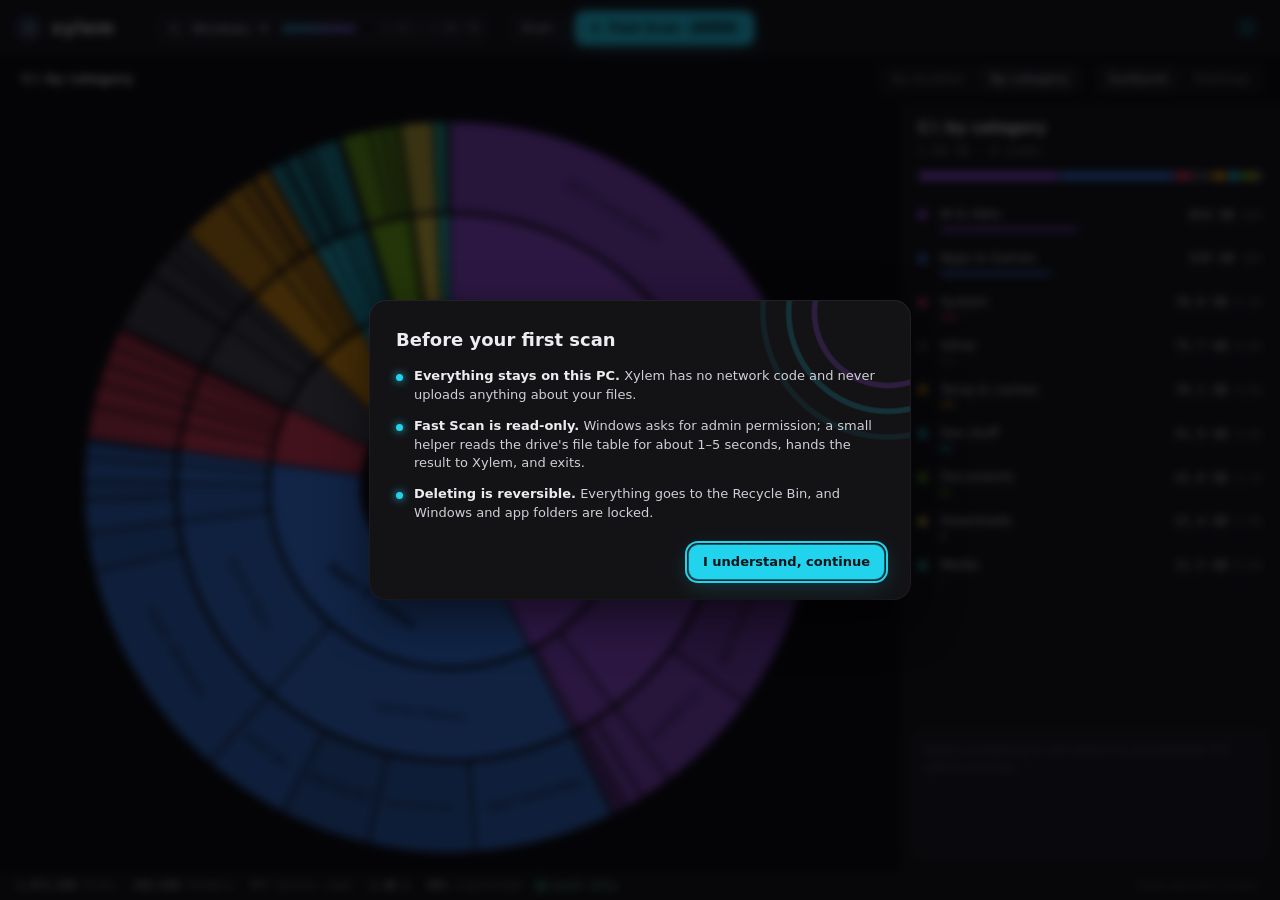
==== xylem-ui-prototype/index.html @ a65959e9 "UI prototype, README rewrite, session 2 records - xylem-ui-prototype/: standalone plant-tissue desig" ====
<!doctype html>
<html lang="en">
<head>
  <meta charset="utf-8">
  <meta name="viewport" content="width=device-width, initial-scale=1">
  <title>Xylem: UI prototype</title>
  <link rel="stylesheet" href="styles.css">
</head>
<body>
  <!-- ============ Header ============ -->
  <header class="header">
    <div class="brand" aria-label="Xylem">
      <!-- Logo: cross-section of a vascular bundle; rings of vessel cells around the pith -->
      <svg class="logo" viewBox="0 0 32 32" aria-hidden="true">
        <circle cx="16" cy="16" r="14.5" fill="none" stroke="var(--c-ai)" stroke-width="1.6" opacity=".55"/>
        <circle cx="16" cy="16" r="10.5" fill="none" stroke="var(--c-dev)" stroke-width="1.6" opacity=".8"/>
        <circle cx="16" cy="16" r="3.4" fill="var(--text)"/>
        <circle cx="16" cy="6.2" r="1.9" fill="var(--c-dev)"/>
        <circle cx="24.5" cy="11" r="1.6" fill="var(--c-media)"/>
        <circle cx="24.5" cy="21" r="1.9" fill="var(--c-temp)"/>
        <circle cx="16" cy="25.8" r="1.6" fill="var(--c-ai)"/>
        <circle cx="7.5" cy="21" r="1.9" fill="var(--c-system)"/>
        <circle cx="7.5" cy="11" r="1.6" fill="var(--c-dev)"/>
      </svg>
      <span class="wordmark">xylem</span>
    </div>

    <label class="drive" title="Drive to scan">
      <span class="sr-only">Drive</span>
      <select id="drive">
        <option value="C">C:&nbsp;&nbsp;Windows</option>
        <option value="D">D:&nbsp;&nbsp;Data</option>
      </select>
      <span class="drive-meter" aria-hidden="true"><i style="width:82%"></i></span>
      <span class="drive-meta num">1.53 / 1.86 TB</span>
    </label>

    <div class="actions">
      <button class="btn ghost" id="scanBtn" type="button">Scan</button>
      <button class="btn primary" id="fastBtn" type="button" title="Reads the drive's Master File Table directly, read-only. Windows asks for admin permission.">
        <svg viewBox="0 0 16 16" aria-hidden="true"><path d="M9 1 3 9h4l-1 6 6-8H8z" fill="currentColor"/></svg>
        Fast Scan <span class="tag">Admin</span>
      </button>
    </div>

    <div class="header-right">
      <button class="icon-btn" id="shieldBtn" type="button" aria-label="Security and privacy" title="Security &amp; privacy">
        <svg viewBox="0 0 24 24" aria-hidden="true"><path d="M12 2.5 4 5.5v6c0 5 3.4 8.9 8 10 4.6-1.1 8-5 8-10v-6z" fill="none" stroke="currentColor" stroke-width="1.6" stroke-linejoin="round"/><path d="m8.5 12 2.4 2.4 4.6-4.8" fill="none" stroke="currentColor" stroke-width="1.8" stroke-linecap="round" stroke-linejoin="round"/></svg>
      </button>
    </div>
  </header>

  <!-- ============ Toolbar ============ -->
  <nav class="toolbar">
    <ol class="crumbs" id="crumbs"></ol>
    <div class="toggles">
      <div class="seg" role="group" aria-label="Group by">
        <button type="button" data-group="location" aria-pressed="false">By location</button>
        <button type="button" data-group="category" aria-pressed="true">By category</button>
      </div>
      <div class="seg" role="group" aria-label="Diagram">
        <button type="button" data-view="sunburst" aria-pressed="true">Sunburst</button>
        <button type="button" data-view="treemap" aria-pressed="false">Treemap</button>
      </div>
    </div>
  </nav>

  <!-- ============ Main ============ -->
  <main class="main">
    <section class="stage" id="stage">
      <div class="vessels" aria-hidden="true"></div>
      <canvas id="dummy-sunburst" aria-label="Disk usage diagram"></canvas>

      <div class="scan-overlay hidden" id="scanOverlay" aria-live="polite">
        <div class="capillary"><i id="sap"></i></div>
        <div class="scan-text">
          <div class="scan-title" id="scanTitle">Drawing up from the roots…</div>
          <div class="scan-sub num" id="scanSub">reading Master File Table · read-only</div>
        </div>
      </div>
    </section>

    <aside class="sidebar">
      <div class="side-head">
        <div class="side-title" id="sideTitle">C:\ by category</div>
        <div class="side-sub num" id="sideSub"></div>
        <div class="tissue" id="tissue" aria-label="Share by category"></div>
      </div>

      <ol class="rank" id="rank"></ol>

      <section class="inspector" id="inspector" aria-live="polite">
        <div class="insp-empty">Select something to see what it is and whether it's safe to remove.</div>
      </section>
    </aside>
  </main>

  <!-- ============ Status bar ============ -->
  <footer class="status num">
    <span><b id="stFiles">1,473,330</b> files</span>
    <span><b>293,930</b> folders</span>
    <span>MFT direct read · <b>1.48 s</b></span>
    <span><b>95%</b> classified</span>
    <span class="local"><i></i>Local only</span>
    <button type="button" class="linkish" id="welcomeLink">Show welcome screen</button>
  </footer>

  <!-- ============ Tooltip ============ -->
  <div class="tip hidden" id="tip" role="tooltip"></div>

  <!-- ============ First-launch consent ============ -->
  <div class="modal hidden" id="consent">
    <div class="dialog" role="dialog" aria-modal="true" aria-labelledby="consentTitle">
      <div class="dialog-art" aria-hidden="true"></div>
      <h2 id="consentTitle">Before your first scan</h2>
      <ul class="points">
        <li><b>Everything stays on this PC.</b> Xylem has no network code and never uploads anything about your files.</li>
        <li><b>Fast Scan is read-only.</b> Windows asks for admin permission; a small helper reads the drive's file table for about 1–5 seconds, hands the result to Xylem, and exits.</li>
        <li><b>Deleting is reversible.</b> Everything goes to the Recycle Bin, and Windows and app folders are locked.</li>
      </ul>
      <div class="dialog-actions">
        <button type="button" class="btn primary" id="consentOk">I understand, continue</button>
      </div>
    </div>
  </div>

  <!-- ============ Security & privacy ============ -->
  <div class="modal hidden" id="shield">
    <div class="dialog" role="dialog" aria-modal="true" aria-labelledby="shieldTitle">
      <h2 id="shieldTitle">Security &amp; privacy</h2>
      <dl class="facts">
        <dt>Offline</dt>
        <dd>Xylem's code makes no network connections. The page is locked by a Content Security Policy that only allows its own files.</dd>
        <dt>Read-only disk access</dt>
        <dd>The drive is opened for reading only. Xylem contains no code that writes to the disk.</dd>
        <dt>Admin, briefly</dt>
        <dd>Only the scan helper runs as admin, after you approve the Windows prompt. It exits when the scan ends, usually in 1–5 seconds.</dd>
        <dt>Safe delete</dt>
        <dd>Everything goes to the Recycle Bin. System and program folders are locked in the app's backend, not just hidden in the UI.</dd>
        <dt>Honest note</dt>
        <dd>The window is drawn by Microsoft WebView2, which can contact Microsoft for its own updates and configuration, like Edge does. Xylem's data never goes there.</dd>
      </dl>
      <div class="dialog-actions">
        <button type="button" class="btn ghost" id="shieldClose">Close</button>
      </div>
    </div>
  </div>

  <script src="app.js"></script>
</body>
</html>
---- xylem-ui-prototype/styles.css ----
/* ==========================================================================
   Xylem — design DNA
   Xylem is the plant tissue that carries water up from the roots to the
   canopy. The app pulls raw file-table data up from the disk and lets it
   open out at the surface: the sunburst is a stem cross-section, the rings
   are growth rings, the centre is the pith.
   ========================================================================== */

:root {
  /* Surfaces */
  --canvas: #09090b;          /* the stage behind the diagram */
  --side: #131316;            /* sidebars and bars */
  --raised: #1b1b20;          /* cards, inputs */
  --line: #26262d;            /* hairlines, used sparingly */
  --hover: rgba(255, 255, 255, 0.05);

  /* Text */
  --text: #ececf1;
  --muted: #8b8b97;
  --faint: #5d5d68;

  /* Category palette (one hue = one meaning, everywhere) */
  --c-dev: #22d3ee;      /* electric cyan   — Dev stuff */
  --c-media: #2dd4bf;    /* soft teal       — Media */
  --c-temp: #f59e0b;     /* warm amber      — Temp & caches */
  --c-ai: #a855f7;       /* neon purple     — AI & data */
  --c-system: #f43f5e;   /* rose red        — System */
  --c-apps: #3b82f6;     /* vascular blue   — Apps & Games */
  --c-docs: #84cc16;     /* chlorophyll     — Documents */
  --c-down: #fde047;     /* pollen          — Downloads */
  --c-cloud: #94a3b8;    /* overcast        — Cloud-synced */
  --c-other: #52525b;    /* bark            — Other */

  /* Accent = the sap: the primary action */
  --sap: #22d3ee;
  --sap-ink: #031418;

  --font: system-ui, "Inter", "Segoe UI Variable Text", "Segoe UI", sans-serif;
  --mono: "Cascadia Mono", "JetBrains Mono", ui-monospace, Consolas, monospace;
  --radius: 10px;
  --shadow: 0 18px 48px rgba(0, 0, 0, 0.55);
  color-scheme: dark;
}

* { box-sizing: border-box; }

html, body {
  margin: 0;
  width: 100vw;
  height: 100vh;
  overflow: hidden;              /* fixed desktop window: nothing scrolls but the list */
  background: var(--canvas);
  color: var(--text);
  font: 13px/1.45 var(--font);
  -webkit-font-smoothing: antialiased;
}

body {
  display: grid;
  grid-template-rows: 56px 46px minmax(0, 1fr) 28px;
}

button, select { font: inherit; color: inherit; }
.num, .num * { font-family: var(--mono); font-variant-numeric: tabular-nums; }
.sr-only { position: absolute; width: 1px; height: 1px; overflow: hidden; clip: rect(0 0 0 0); }
.hidden { display: none !important; }

/* ---------------- Header ---------------- */
.header {
  display: flex;
  align-items: center;
  gap: 18px;
  padding: 0 16px;
  background: var(--side);
  box-shadow: 0 1px 0 var(--canvas);
}

.brand { display: flex; align-items: center; gap: 9px; min-width: 120px; }
.logo { width: 26px; height: 26px; }
.wordmark { font-size: 18px; font-weight: 650; letter-spacing: 0.04em; }

.drive {
  display: grid;
  grid-template-columns: auto 90px auto;
  align-items: center;
  gap: 10px;
  padding: 5px 10px 5px 6px;
  border-radius: 9px;
  background: var(--raised);
}
.drive select {
  border: 0;
  background: transparent;
  padding: 4px 6px;
  outline: none;
  cursor: pointer;
}
.drive select option { background: var(--raised); }
.drive-meter { height: 5px; border-radius: 3px; background: var(--canvas); overflow: hidden; }
.drive-meter i { display: block; height: 100%; background: linear-gradient(90deg, var(--c-dev), var(--c-ai)); }
.drive-meta { color: var(--muted); font-size: 11.5px; }

.actions { display: flex; gap: 8px; }

.btn {
  display: inline-flex;
  align-items: center;
  gap: 7px;
  height: 34px;
  padding: 0 14px;
  border: 0;
  border-radius: 9px;
  cursor: pointer;
  transition: filter 0.15s, background-color 0.15s;
}
.btn svg { width: 14px; height: 14px; }
.btn.ghost { background: var(--raised); }
.btn.ghost:hover { background: #24242b; }
.btn.primary {
  background: var(--sap);
  color: var(--sap-ink);
  font-weight: 650;
  box-shadow: 0 0 0 1px rgba(34, 211, 238, 0.35), 0 6px 22px rgba(34, 211, 238, 0.22);
}
.btn.primary:hover { filter: brightness(1.08); }
.btn .tag {
  font-size: 10px;
  font-weight: 700;
  letter-spacing: 0.06em;
  text-transform: uppercase;
  padding: 1px 6px;
  border-radius: 5px;
  background: rgba(3, 20, 24, 0.18);
}
.btn:focus-visible, .icon-btn:focus-visible, .seg button:focus-visible { outline: 2px solid var(--sap); outline-offset: 2px; }

.header-right { margin-left: auto; display: flex; align-items: center; gap: 8px; }
.icon-btn {
  width: 34px;
  height: 34px;
  display: grid;
  place-items: center;
  border: 0;
  border-radius: 9px;
  background: transparent;
  color: var(--c-dev);
  cursor: pointer;
}
.icon-btn:hover { background: var(--hover); }
.icon-btn svg { width: 20px; height: 20px; }

/* ---------------- Toolbar ---------------- */
.toolbar {
  display: flex;
  align-items: center;
  gap: 16px;
  padding: 0 16px;
  background: var(--canvas);
}

.crumbs { display: flex; align-items: center; gap: 2px; list-style: none; margin: 0; padding: 0; min-width: 0; flex: 1; }
.crumbs li { display: flex; align-items: center; color: var(--muted); white-space: nowrap; }
.crumbs li + li::before { content: "›"; margin: 0 7px; color: var(--faint); }
.crumbs button {
  border: 0;
  background: none;
  padding: 3px 6px;
  border-radius: 6px;
  cursor: pointer;
  color: inherit;
}
.crumbs button:hover { background: var(--hover); color: var(--text); }
.crumbs li:last-child button { color: var(--text); font-weight: 600; }

.toggles { display: flex; gap: 10px; }
.seg { display: flex; gap: 2px; padding: 3px; border-radius: 9px; background: var(--side); }
.seg button {
  border: 0;
  background: transparent;
  padding: 4px 12px;
  border-radius: 7px;
  color: var(--muted);
  cursor: pointer;
}
.seg button:hover { color: var(--text); }
.seg button[aria-pressed="true"] { background: var(--raised); color: var(--text); }

/* ---------------- Stage (diagram) ---------------- */
.main {
  display: grid;
  grid-template-columns: minmax(0, 1fr) 380px;
  min-height: 0;
}

.stage { position: relative; min-width: 0; min-height: 0; overflow: hidden; }

/* Faint xylem vessels: vertical tubes with pits, rising behind the canopy.
   Pure CSS gradients, drawn once; costs nothing while idle. */
.vessels {
  position: absolute;
  inset: 0;
  opacity: 0.55;
  background:
    radial-gradient(circle at 50% 50%, rgba(34, 211, 238, 0.06), transparent 60%),
    repeating-linear-gradient(90deg, transparent 0 46px, rgba(255, 255, 255, 0.022) 46px 48px, transparent 48px 94px),
    repeating-radial-gradient(circle at 47px 0, rgba(255, 255, 255, 0.03) 0 1px, transparent 1px 18px);
  -webkit-mask-image: radial-gradient(ellipse at center, #000 30%, transparent 78%);
  mask-image: radial-gradient(ellipse at center, #000 30%, transparent 78%);
  pointer-events: none;
}

#dummy-sunburst { position: absolute; inset: 0; width: 100%; height: 100%; display: block; }

/* Scan overlay: a capillary filling from the bottom (sap rising) */
.scan-overlay {
  position: absolute;
  inset: 0;
  display: flex;
  align-items: center;
  justify-content: center;
  gap: 22px;
  background: rgba(9, 9, 11, 0.78);
  backdrop-filter: blur(3px);
}
.capillary {
  position: relative;
  width: 14px;
  height: 140px;
  border-radius: 8px;
  background: var(--raised);
  overflow: hidden;
}
.capillary i {
  position: absolute;
  left: 0;
  right: 0;
  bottom: 0;
  height: 0%;
  border-radius: 8px;
  background: linear-gradient(0deg, var(--c-ai), var(--c-dev));
  box-shadow: 0 0 18px rgba(34, 211, 238, 0.6);
}
.scan-title { font-size: 16px; font-weight: 600; }
.scan-sub { color: var(--muted); font-size: 12px; margin-top: 4px; }

/* ---------------- Sidebar ---------------- */
.sidebar {
  display: flex;
  flex-direction: column;
  min-height: 0;
  background: var(--side);
}

.side-head { padding: 16px 18px 12px; }
.side-title { font-size: 15px; font-weight: 650; white-space: nowrap; overflow: hidden; text-overflow: ellipsis; }
.side-sub { color: var(--muted); font-size: 12px; margin-top: 3px; }

/* Stacked "tissue" strip: share of each category, separated by negative space */
.tissue { display: flex; gap: 2px; height: 8px; margin-top: 12px; border-radius: 4px; overflow: hidden; }
.tissue i { display: block; height: 100%; min-width: 2px; }

.rank { list-style: none; margin: 0; padding: 4px 8px; overflow-y: auto; flex: 1; min-height: 0; }
.rank li {
  display: grid;
  grid-template-columns: 10px minmax(0, 1fr) auto;
  align-items: center;
  gap: 4px 12px;
  padding: 9px 10px;
  border-radius: 8px;
  cursor: pointer;
}
.rank li:hover, .rank li.hot { background-color: rgba(255, 255, 255, 0.05); }
.rank li.sel { background-color: rgba(34, 211, 238, 0.08); }
.rank .dot { width: 9px; height: 9px; border-radius: 50%; }
.rank .name { white-space: nowrap; overflow: hidden; text-overflow: ellipsis; }
.rank .size { text-align: right; font-size: 12.5px; }
.rank .bar { grid-column: 2 / 4; height: 3px; border-radius: 2px; background: var(--raised); overflow: hidden; }
.rank .bar i { display: block; height: 100%; border-radius: 2px; }
.rank .pct { color: var(--muted); font-size: 11px; margin-left: 8px; }

/* Inspector: "what is this, and is it safe?" */
.inspector {
  margin: 8px 10px 12px;
  padding: 14px;
  border-radius: var(--radius);
  background: var(--raised);
  min-height: 132px;
}
.insp-empty { color: var(--faint); font-size: 12px; }
.insp-title { display: flex; align-items: center; gap: 8px; font-weight: 650; }
.insp-title .dot { width: 9px; height: 9px; border-radius: 50%; flex: none; }
.insp-kind { color: var(--muted); font-size: 12px; margin: 2px 0 8px 17px; }
.insp-note { font-size: 12.5px; color: #cfcfd8; line-height: 1.5; }
.insp-row { display: flex; align-items: center; justify-content: space-between; margin-top: 12px; gap: 8px; }
.badge { font-size: 10.5px; font-weight: 700; padding: 2px 8px; border-radius: 999px; letter-spacing: 0.02em; }
.badge.green { color: #4ade80; background: rgba(74, 222, 128, 0.12); }
.badge.yellow { color: var(--c-temp); background: rgba(245, 158, 11, 0.12); }
.badge.red { color: var(--c-system); background: rgba(244, 63, 94, 0.12); }
.mini { height: 28px; padding: 0 10px; font-size: 12px; }
.mini.danger { background: rgba(244, 63, 94, 0.14); color: #ff8fa3; }
.mini.danger:hover { background: rgba(244, 63, 94, 0.24); }
.mini[disabled] { opacity: 0.35; cursor: not-allowed; }

/* ---------------- Status bar ---------------- */
.status {
  display: flex;
  align-items: center;
  gap: 18px;
  padding: 0 16px;
  background: var(--side);
  color: var(--muted);
  font-size: 11px;
}
.status b { color: var(--text); font-weight: 500; }
.status .local { display: inline-flex; align-items: center; gap: 6px; color: #9be7b5; }
.status .local i { width: 6px; height: 6px; border-radius: 50%; background: #4ade80; box-shadow: 0 0 8px #4ade80; }
.linkish { margin-left: auto; border: 0; background: none; color: var(--faint); cursor: pointer; font-family: var(--font); font-size: 11px; }
.linkish:hover { color: var(--text); }

/* ---------------- Tooltip ---------------- */
.tip {
  position: fixed;
  z-index: 20;
  pointer-events: none;
  min-width: 200px;
  max-width: 340px;
  padding: 10px 12px;
  border-radius: 10px;
  background: rgba(19, 19, 22, 0.96);
  box-shadow: var(--shadow);
}
.tip .t1 { display: flex; align-items: center; gap: 7px; font-weight: 650; }
.tip .t1 .dot { width: 8px; height: 8px; border-radius: 50%; }
.tip .t2 { color: var(--muted); font-size: 11.5px; margin: 1px 0 6px 15px; }
.tip .row { display: flex; justify-content: space-between; gap: 18px; font-size: 12px; color: var(--muted); }
.tip .row b { color: var(--text); font-weight: 500; }

/* ---------------- Modals ---------------- */
.modal {
  position: fixed;
  inset: 0;
  z-index: 30;
  display: grid;
  place-items: center;
  padding: 16px;
  background: rgba(4, 4, 6, 0.72);
  backdrop-filter: blur(4px);
}
.dialog {
  position: relative;
  width: min(540px, 100%);
  padding: 26px 26px 20px;
  border-radius: 16px;
  background: var(--side);
  box-shadow: var(--shadow), 0 0 0 1px var(--line);
  overflow: hidden;
}
.dialog-art {
  position: absolute;
  inset: -40% -20% auto auto;
  width: 260px;
  height: 260px;
  border-radius: 50%;
  background:
    radial-gradient(circle, transparent 38%, rgba(168, 85, 247, 0.18) 39% 41%, transparent 42%),
    radial-gradient(circle, transparent 52%, rgba(34, 211, 238, 0.16) 53% 55%, transparent 56%),
    radial-gradient(circle, transparent 66%, rgba(34, 211, 238, 0.08) 67% 69%, transparent 70%);
  pointer-events: none;
}
.dialog h2 { margin: 0 0 14px; font-size: 18px; }
.points { margin: 0; padding: 0; list-style: none; display: grid; gap: 12px; }
.points li { padding-left: 18px; position: relative; color: #cfcfd8; }
.points li::before { content: ""; position: absolute; left: 0; top: 7px; width: 7px; height: 7px; border-radius: 50%; background: var(--c-dev); box-shadow: 0 0 8px var(--c-dev); }
.points b { color: var(--text); }
.facts { display: grid; grid-template-columns: 150px 1fr; gap: 10px 16px; margin: 0; }
.facts dt { color: var(--c-dev); font-weight: 600; }
.facts dd { margin: 0; color: #cfcfd8; }
.dialog-actions { display: flex; justify-content: flex-end; margin-top: 22px; }

@media (prefers-reduced-motion: reduce) {
  * { transition: none !important; }
}

@media (max-width: 1100px) {
  .main { grid-template-columns: minmax(0, 1fr) 320px; }
  .drive-meta { display: none; }
}
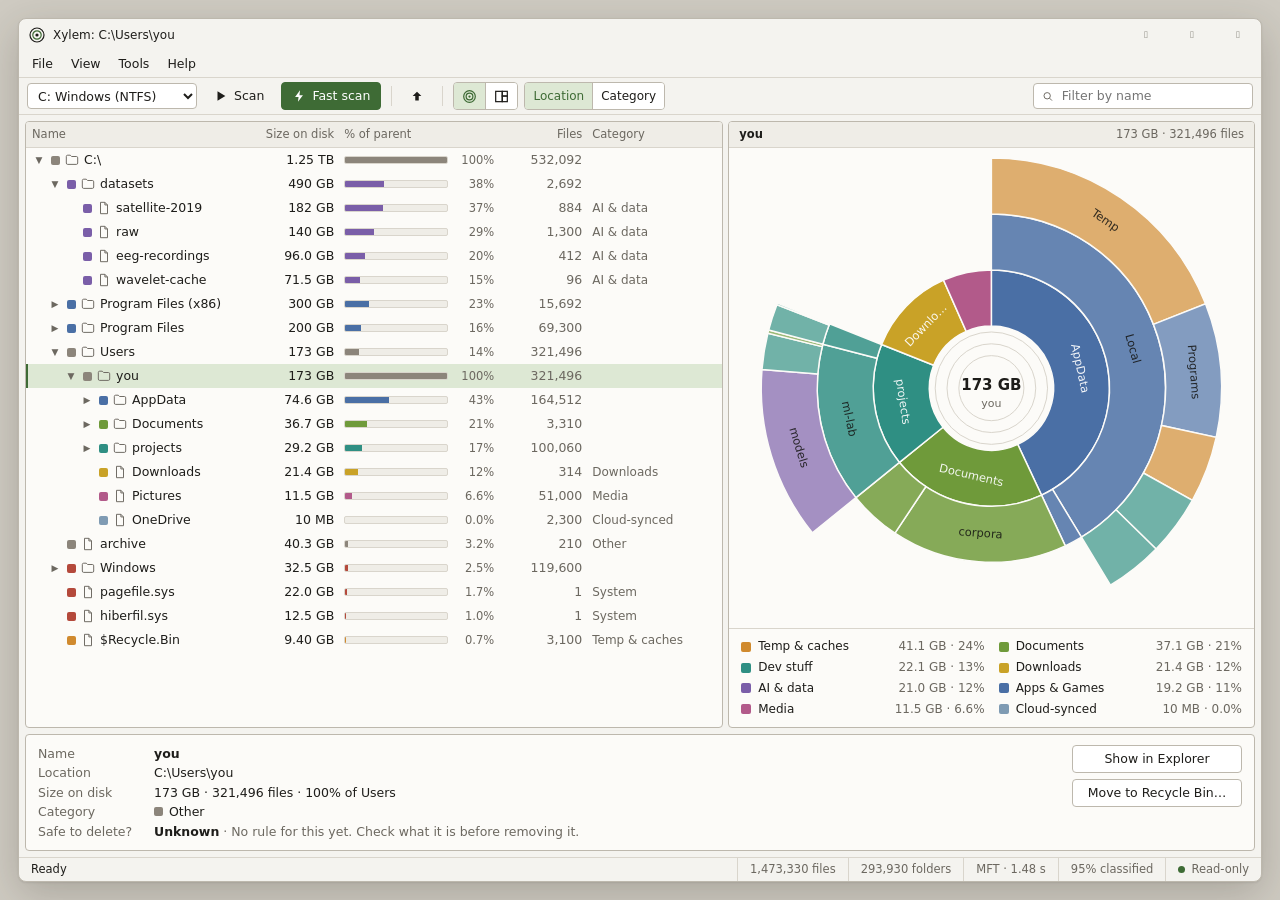
==== commit b5eea761: "UI prototype v2 (classic utility, modern finish), native UI spike, UI plan - xylem-ui-prototype: men" ====
--- a/xylem-ui-prototype/index.html
+++ b/xylem-ui-prototype/index.html
@@ -1,147 +1,192 @@
 <!doctype html>
-<html lang="en">
+<html lang="en" data-theme="light">
 <head>
   <meta charset="utf-8">
   <meta name="viewport" content="width=device-width, initial-scale=1">
-  <title>Xylem: UI prototype</title>
+  <title>Xylem: UI prototype v2</title>
   <link rel="stylesheet" href="styles.css">
 </head>
 <body>
-  <!-- ============ Header ============ -->
-  <header class="header">
-    <div class="brand" aria-label="Xylem">
-      <!-- Logo: cross-section of a vascular bundle; rings of vessel cells around the pith -->
-      <svg class="logo" viewBox="0 0 32 32" aria-hidden="true">
-        <circle cx="16" cy="16" r="14.5" fill="none" stroke="var(--c-ai)" stroke-width="1.6" opacity=".55"/>
-        <circle cx="16" cy="16" r="10.5" fill="none" stroke="var(--c-dev)" stroke-width="1.6" opacity=".8"/>
-        <circle cx="16" cy="16" r="3.4" fill="var(--text)"/>
-        <circle cx="16" cy="6.2" r="1.9" fill="var(--c-dev)"/>
-        <circle cx="24.5" cy="11" r="1.6" fill="var(--c-media)"/>
-        <circle cx="24.5" cy="21" r="1.9" fill="var(--c-temp)"/>
-        <circle cx="16" cy="25.8" r="1.6" fill="var(--c-ai)"/>
-        <circle cx="7.5" cy="21" r="1.9" fill="var(--c-system)"/>
-        <circle cx="7.5" cy="11" r="1.6" fill="var(--c-dev)"/>
+  <!-- The page shows the app inside a desktop window so it can be judged as a program. -->
+  <div class="window" id="win">
+
+    <!-- Title bar -->
+    <div class="titlebar">
+      <svg class="app-icon" viewBox="0 0 16 16" aria-hidden="true">
+        <circle cx="8" cy="8" r="7" fill="none" stroke="currentColor" stroke-width="1.2"/>
+        <circle cx="8" cy="8" r="4.2" fill="none" stroke="var(--accent)" stroke-width="1.2"/>
+        <circle cx="8" cy="8" r="1.6" fill="currentColor"/>
       </svg>
-      <span class="wordmark">xylem</span>
+      <span class="title" id="winTitle">Xylem: C:\</span>
+      <div class="caption-btns" aria-hidden="true">
+        <span>&#xE921;</span><span>&#xE922;</span><span class="close">&#xE8BB;</span>
+      </div>
     </div>
 
-    <label class="drive" title="Drive to scan">
-      <span class="sr-only">Drive</span>
-      <select id="drive">
-        <option value="C">C:&nbsp;&nbsp;Windows</option>
-        <option value="D">D:&nbsp;&nbsp;Data</option>
+    <!-- Menu bar -->
+    <nav class="menubar" id="menubar">
+      <div class="menu" data-menu="file"><button type="button">File</button>
+        <div class="dropdown">
+          <button type="button" data-act="scan">Scan drive<span class="kbd">F5</span></button>
+          <button type="button" data-act="fast">Fast scan (MFT, admin)<span class="kbd">Ctrl+F5</span></button>
+          <button type="button" data-act="open">Scan folder…<span class="kbd">Ctrl+O</span></button>
+          <hr>
+          <button type="button" data-act="export">Export list as CSV…</button>
+          <hr>
+          <button type="button" disabled>Exit</button>
+        </div>
+      </div>
+      <div class="menu" data-menu="view"><button type="button">View</button>
+        <div class="dropdown">
+          <button type="button" data-set="view" data-val="sunburst">Sunburst map</button>
+          <button type="button" data-set="view" data-val="treemap">Treemap</button>
+          <hr>
+          <button type="button" data-set="group" data-val="location">Group by location</button>
+          <button type="button" data-set="group" data-val="category">Group by category</button>
+          <hr>
+          <button type="button" data-set="theme" data-val="light">Light theme</button>
+          <button type="button" data-set="theme" data-val="dark">Dark theme</button>
+        </div>
+      </div>
+      <div class="menu" data-menu="tools"><button type="button">Tools</button>
+        <div class="dropdown">
+          <button type="button" disabled>Compare with last scan</button>
+          <button type="button" disabled>Clean-up suggestions</button>
+          <hr>
+          <button type="button" disabled>Options…</button>
+        </div>
+      </div>
+      <div class="menu" data-menu="help"><button type="button">Help</button>
+        <div class="dropdown">
+          <button type="button" data-act="privacy">Security &amp; privacy</button>
+          <button type="button" data-act="about">About Xylem</button>
+        </div>
+      </div>
+    </nav>
+
+    <!-- Toolbar -->
+    <div class="toolbar">
+      <select id="drive" aria-label="Drive">
+        <option>C:  Windows (NTFS)</option>
+        <option>D:  Data (NTFS)</option>
+        <option>E:  USB (exFAT)</option>
       </select>
-      <span class="drive-meter" aria-hidden="true"><i style="width:82%"></i></span>
-      <span class="drive-meta num">1.53 / 1.86 TB</span>
-    </label>
-
-    <div class="actions">
-      <button class="btn ghost" id="scanBtn" type="button">Scan</button>
-      <button class="btn primary" id="fastBtn" type="button" title="Reads the drive's Master File Table directly, read-only. Windows asks for admin permission.">
-        <svg viewBox="0 0 16 16" aria-hidden="true"><path d="M9 1 3 9h4l-1 6 6-8H8z" fill="currentColor"/></svg>
-        Fast Scan <span class="tag">Admin</span>
+      <button type="button" class="tb" data-act="scan" title="Scan (F5)">
+        <svg viewBox="0 0 16 16"><path d="M4 2.5v11l9-5.5z"/></svg>Scan
       </button>
+      <button type="button" class="tb strong" data-act="fast" title="Fast scan: reads the Master File Table, read-only. Needs admin.">
+        <svg viewBox="0 0 16 16"><path d="M9.2 1.5 3.5 9h4L6.8 14.5 12.5 7h-4z"/></svg>Fast scan
+      </button>
+      <span class="sep"></span>
+      <button type="button" class="tb icon" data-act="up" title="Up one level (Backspace)">
+        <svg viewBox="0 0 16 16"><path d="M8 3 3 8h3v5h4V8h3z"/></svg>
+      </button>
+      <span class="sep"></span>
+      <div class="seg" role="group" aria-label="Map type">
+        <button type="button" data-set="view" data-val="sunburst" title="Sunburst">
+          <svg viewBox="0 0 16 16"><circle cx="8" cy="8" r="6.2" class="o"/><circle cx="8" cy="8" r="3.6" class="o"/><circle cx="8" cy="8" r="1.2"/></svg>
+        </button>
+        <button type="button" data-set="view" data-val="treemap" title="Treemap">
+          <svg viewBox="0 0 16 16"><rect x="1.8" y="2.5" width="7" height="11" class="o"/><rect x="8.8" y="2.5" width="5.4" height="5" class="o"/><rect x="8.8" y="7.5" width="5.4" height="6" class="o"/></svg>
+        </button>
+      </div>
+      <div class="seg text" role="group" aria-label="Group by">
+        <button type="button" data-set="group" data-val="location">Location</button>
+        <button type="button" data-set="group" data-val="category">Category</button>
+      </div>
+      <div class="spacer"></div>
+      <label class="filter">
+        <svg viewBox="0 0 16 16"><circle cx="7" cy="7" r="4.3" class="o"/><path d="m10.2 10.2 3.3 3.3" class="o"/></svg>
+        <input id="filter" type="search" placeholder="Filter by name" aria-label="Filter by name">
+      </label>
     </div>
 
-    <div class="header-right">
-      <button class="icon-btn" id="shieldBtn" type="button" aria-label="Security and privacy" title="Security &amp; privacy">
-        <svg viewBox="0 0 24 24" aria-hidden="true"><path d="M12 2.5 4 5.5v6c0 5 3.4 8.9 8 10 4.6-1.1 8-5 8-10v-6z" fill="none" stroke="currentColor" stroke-width="1.6" stroke-linejoin="round"/><path d="m8.5 12 2.4 2.4 4.6-4.8" fill="none" stroke="currentColor" stroke-width="1.8" stroke-linecap="round" stroke-linejoin="round"/></svg>
-      </button>
+    <!-- Body: tree-table | map, details below -->
+    <div class="body">
+      <section class="pane tree-pane">
+        <div class="table-head">
+          <span class="c-name">Name</span>
+          <span class="c-size">Size on disk</span>
+          <span class="c-bar">% of parent</span>
+          <span class="c-files">Files</span>
+          <span class="c-cat">Category</span>
+        </div>
+        <div class="rows" id="rows" role="tree" tabindex="0" aria-label="Folders and files"></div>
+      </section>
+
+      <div class="splitter" aria-hidden="true"></div>
+
+      <section class="pane map-pane">
+        <div class="pane-title">
+          <span id="mapTitle">Map</span>
+          <span class="muted num" id="mapSub"></span>
+        </div>
+        <div class="map" id="map">
+          <canvas id="dummy-sunburst" aria-label="Disk usage map"></canvas>
+        </div>
+        <div class="legend" id="legend"></div>
+      </section>
     </div>
-  </header>
 
-  <!-- ============ Toolbar ============ -->
-  <nav class="toolbar">
-    <ol class="crumbs" id="crumbs"></ol>
-    <div class="toggles">
-      <div class="seg" role="group" aria-label="Group by">
-        <button type="button" data-group="location" aria-pressed="false">By location</button>
-        <button type="button" data-group="category" aria-pressed="true">By category</button>
-      </div>
-      <div class="seg" role="group" aria-label="Diagram">
-        <button type="button" data-view="sunburst" aria-pressed="true">Sunburst</button>
-        <button type="button" data-view="treemap" aria-pressed="false">Treemap</button>
+    <!-- Details -->
+    <section class="details" id="details"></section>
+
+    <!-- Status bar -->
+    <footer class="statusbar">
+      <span class="st grow" id="stMsg">Ready</span>
+      <span class="st num">1,473,330 files</span>
+      <span class="st num">293,930 folders</span>
+      <span class="st num">MFT · 1.48 s</span>
+      <span class="st num">95% classified</span>
+      <span class="st"><i class="ok"></i>Read-only</span>
+    </footer>
+
+    <!-- Tooltip -->
+    <div class="tip hidden" id="tip" role="tooltip"></div>
+
+    <!-- Dialogs -->
+    <div class="modal hidden" id="dlgPrivacy">
+      <div class="dialog" role="dialog" aria-modal="true" aria-labelledby="dpTitle">
+        <div class="dlg-title" id="dpTitle">Security &amp; privacy</div>
+        <div class="dlg-body">
+          <table class="kv">
+            <tr><th>Network</th><td>Xylem's code makes no network connections and sends nothing anywhere.</td></tr>
+            <tr><th>Disk access</th><td>Drives are opened for reading only. Xylem has no code that writes to the disk.</td></tr>
+            <tr><th>Admin rights</th><td>Only for Fast scan, after the Windows prompt. A helper reads the file table (about 1–5 s) and exits.</td></tr>
+            <tr><th>Deleting</th><td>Always to the Recycle Bin. Windows, program folders and your profile folders are locked.</td></tr>
+          </table>
+        </div>
+        <div class="dlg-actions"><button type="button" class="btn default" data-close>OK</button></div>
       </div>
     </div>
-  </nav>
 
-  <!-- ============ Main ============ -->
-  <main class="main">
-    <section class="stage" id="stage">
-      <div class="vessels" aria-hidden="true"></div>
-      <canvas id="dummy-sunburst" aria-label="Disk usage diagram"></canvas>
-
-      <div class="scan-overlay hidden" id="scanOverlay" aria-live="polite">
-        <div class="capillary"><i id="sap"></i></div>
-        <div class="scan-text">
-          <div class="scan-title" id="scanTitle">Drawing up from the roots…</div>
-          <div class="scan-sub num" id="scanSub">reading Master File Table · read-only</div>
+    <div class="modal hidden" id="dlgAbout">
+      <div class="dialog small" role="dialog" aria-modal="true" aria-labelledby="daTitle">
+        <div class="dlg-title" id="daTitle">About Xylem</div>
+        <div class="dlg-body about">
+          <svg viewBox="0 0 16 16" class="about-icon" aria-hidden="true">
+            <circle cx="8" cy="8" r="7" fill="none" stroke="currentColor" stroke-width=".8"/>
+            <circle cx="8" cy="8" r="4.2" fill="none" stroke="var(--accent)" stroke-width=".8"/>
+            <circle cx="8" cy="8" r="1.6" fill="currentColor"/>
+          </svg>
+          <div>
+            <b>Xylem 0.1</b><br>
+            Disk space analyzer for Windows.<br>
+            <span class="muted">Xylem is the plant tissue that carries water up from the roots. This app carries your drive's file table up into a map.</span>
+          </div>
         </div>
-      </div>
-    </section>
-
-    <aside class="sidebar">
-      <div class="side-head">
-        <div class="side-title" id="sideTitle">C:\ by category</div>
-        <div class="side-sub num" id="sideSub"></div>
-        <div class="tissue" id="tissue" aria-label="Share by category"></div>
-      </div>
-
-      <ol class="rank" id="rank"></ol>
-
-      <section class="inspector" id="inspector" aria-live="polite">
-        <div class="insp-empty">Select something to see what it is and whether it's safe to remove.</div>
-      </section>
-    </aside>
-  </main>
-
-  <!-- ============ Status bar ============ -->
-  <footer class="status num">
-    <span><b id="stFiles">1,473,330</b> files</span>
-    <span><b>293,930</b> folders</span>
-    <span>MFT direct read · <b>1.48 s</b></span>
-    <span><b>95%</b> classified</span>
-    <span class="local"><i></i>Local only</span>
-    <button type="button" class="linkish" id="welcomeLink">Show welcome screen</button>
-  </footer>
-
-  <!-- ============ Tooltip ============ -->
-  <div class="tip hidden" id="tip" role="tooltip"></div>
-
-  <!-- ============ First-launch consent ============ -->
-  <div class="modal hidden" id="consent">
-    <div class="dialog" role="dialog" aria-modal="true" aria-labelledby="consentTitle">
-      <div class="dialog-art" aria-hidden="true"></div>
-      <h2 id="consentTitle">Before your first scan</h2>
-      <ul class="points">
-        <li><b>Everything stays on this PC.</b> Xylem has no network code and never uploads anything about your files.</li>
-        <li><b>Fast Scan is read-only.</b> Windows asks for admin permission; a small helper reads the drive's file table for about 1–5 seconds, hands the result to Xylem, and exits.</li>
-        <li><b>Deleting is reversible.</b> Everything goes to the Recycle Bin, and Windows and app folders are locked.</li>
-      </ul>
-      <div class="dialog-actions">
-        <button type="button" class="btn primary" id="consentOk">I understand, continue</button>
+        <div class="dlg-actions"><button type="button" class="btn default" data-close>OK</button></div>
       </div>
     </div>
-  </div>
 
-  <!-- ============ Security & privacy ============ -->
-  <div class="modal hidden" id="shield">
-    <div class="dialog" role="dialog" aria-modal="true" aria-labelledby="shieldTitle">
-      <h2 id="shieldTitle">Security &amp; privacy</h2>
-      <dl class="facts">
-        <dt>Offline</dt>
-        <dd>Xylem's code makes no network connections. The page is locked by a Content Security Policy that only allows its own files.</dd>
-        <dt>Read-only disk access</dt>
-        <dd>The drive is opened for reading only. Xylem contains no code that writes to the disk.</dd>
-        <dt>Admin, briefly</dt>
-        <dd>Only the scan helper runs as admin, after you approve the Windows prompt. It exits when the scan ends, usually in 1–5 seconds.</dd>
-        <dt>Safe delete</dt>
-        <dd>Everything goes to the Recycle Bin. System and program folders are locked in the app's backend, not just hidden in the UI.</dd>
-        <dt>Honest note</dt>
-        <dd>The window is drawn by Microsoft WebView2, which can contact Microsoft for its own updates and configuration, like Edge does. Xylem's data never goes there.</dd>
-      </dl>
-      <div class="dialog-actions">
-        <button type="button" class="btn ghost" id="shieldClose">Close</button>
+    <div class="modal hidden" id="dlgScan">
+      <div class="dialog small" role="dialog" aria-modal="true" aria-labelledby="dsTitle">
+        <div class="dlg-title" id="dsTitle">Scanning C:\</div>
+        <div class="dlg-body">
+          <div id="scanStep">Reading the Master File Table (read-only)…</div>
+          <div class="progress"><i id="scanBar"></i></div>
+          <div class="muted num" id="scanCount">0 records</div>
+        </div>
       </div>
     </div>
   </div>
--- a/xylem-ui-prototype/styles.css
+++ b/xylem-ui-prototype/styles.css
@@ -1,387 +1,369 @@
 /* ==========================================================================
-   Xylem — design DNA
-   Xylem is the plant tissue that carries water up from the roots to the
-   canopy. The app pulls raw file-table data up from the disk and lets it
-   open out at the surface: the sunburst is a stem cross-section, the rings
-   are growth rings, the centre is the pith.
+   Xylem: prototype v2. "Classic utility, modern finish."
+   Structure from the classic Windows tools (menu bar, toolbar, tree-table,
+   splitter, details pane, status bar); finish from today (clean type,
+   hairlines, quiet colour). No glows, gradients or blur.
+
+   Xylem DNA: a botanical palette (bark, moss, lichen, heartwood, sap) and
+   the map drawn as a stem cross-section with growth rings.
    ========================================================================== */
 
+:root,
+:root[data-theme="light"] {
+  --desk: #cfcbc2;          /* page behind the window */
+  --win: #f4f3ef;           /* window chrome */
+  --panel: #fcfbf8;         /* content panes */
+  --field: #ffffff;         /* inputs */
+  --line: #d9d5cc;          /* hairlines */
+  --line-strong: #bdb8ad;
+  --head: #efede7;          /* column headers */
+  --text: #1e1d1a;
+  --muted: #6c6860;
+  --faint: #9a958b;
+  --sel: #dde8d4;           /* selection: pale moss */
+  --sel-line: #9db88c;
+  --hover: #eeece5;
+  --accent: #3e6b35;        /* moss green: the sap */
+  --accent-ink: #ffffff;
+  --gap: #fcfbf8;           /* negative space between map segments */
+  --shadow: 0 1px 2px rgba(0, 0, 0, 0.08), 0 12px 40px rgba(40, 36, 28, 0.22);
+  color-scheme: light;
+}
+
+:root[data-theme="dark"] {
+  --desk: #10110f;
+  --win: #1f201d;
+  --panel: #181916;
+  --field: #121310;
+  --line: #2e302b;
+  --line-strong: #41443d;
+  --head: #23241f;
+  --text: #e8e6df;
+  --muted: #9a978d;
+  --faint: #6d6a62;
+  --sel: #2b3a27;
+  --sel-line: #4f6e45;
+  --hover: #24261f;
+  --accent: #8fbf74;
+  --accent-ink: #10140e;
+  --gap: #181916;
+  --shadow: 0 1px 2px rgba(0, 0, 0, 0.4), 0 16px 48px rgba(0, 0, 0, 0.55);
+  color-scheme: dark;
+}
+
+/* Category palette: botanical, distinct in both themes. */
 :root {
-  /* Surfaces */
-  --canvas: #09090b;          /* the stage behind the diagram */
-  --side: #131316;            /* sidebars and bars */
-  --raised: #1b1b20;          /* cards, inputs */
-  --line: #26262d;            /* hairlines, used sparingly */
-  --hover: rgba(255, 255, 255, 0.05);
-
-  /* Text */
-  --text: #ececf1;
-  --muted: #8b8b97;
-  --faint: #5d5d68;
-
-  /* Category palette (one hue = one meaning, everywhere) */
-  --c-dev: #22d3ee;      /* electric cyan   — Dev stuff */
-  --c-media: #2dd4bf;    /* soft teal       — Media */
-  --c-temp: #f59e0b;     /* warm amber      — Temp & caches */
-  --c-ai: #a855f7;       /* neon purple     — AI & data */
-  --c-system: #f43f5e;   /* rose red        — System */
-  --c-apps: #3b82f6;     /* vascular blue   — Apps & Games */
-  --c-docs: #84cc16;     /* chlorophyll     — Documents */
-  --c-down: #fde047;     /* pollen          — Downloads */
-  --c-cloud: #94a3b8;    /* overcast        — Cloud-synced */
-  --c-other: #52525b;    /* bark            — Other */
-
-  /* Accent = the sap: the primary action */
-  --sap: #22d3ee;
-  --sap-ink: #031418;
-
-  --font: system-ui, "Inter", "Segoe UI Variable Text", "Segoe UI", sans-serif;
-  --mono: "Cascadia Mono", "JetBrains Mono", ui-monospace, Consolas, monospace;
-  --radius: 10px;
-  --shadow: 0 18px 48px rgba(0, 0, 0, 0.55);
-  color-scheme: dark;
+  --c-apps: #4a6fa5;    /* river blue      Apps & Games */
+  --c-ai: #7a5ea8;      /* heather         AI & data */
+  --c-dev: #2f8f83;     /* lichen          Dev stuff */
+  --c-system: #b4493b;  /* heartwood       System */
+  --c-temp: #d08a2e;    /* sap amber       Temp & caches */
+  --c-docs: #6f9a3a;    /* moss            Documents */
+  --c-down: #c9a227;    /* pollen          Downloads */
+  --c-media: #b25a8a;   /* bloom           Media */
+  --c-cloud: #7f9bb3;   /* mist            Cloud-synced */
+  --c-other: #8c857b;   /* bark            Other */
+
+  --font: "Segoe UI Variable Text", "Segoe UI", system-ui, sans-serif;
+  --icons: "Segoe Fluent Icons", "Segoe MDL2 Assets";
 }
 
 * { box-sizing: border-box; }
 
 html, body {
   margin: 0;
-  width: 100vw;
-  height: 100vh;
-  overflow: hidden;              /* fixed desktop window: nothing scrolls but the list */
-  background: var(--canvas);
+  height: 100%;
+  overflow: hidden;
+  background: var(--desk);
   color: var(--text);
-  font: 13px/1.45 var(--font);
-  -webkit-font-smoothing: antialiased;
-}
-
-body {
-  display: grid;
-  grid-template-rows: 56px 46px minmax(0, 1fr) 28px;
-}
-
-button, select { font: inherit; color: inherit; }
-.num, .num * { font-family: var(--mono); font-variant-numeric: tabular-nums; }
-.sr-only { position: absolute; width: 1px; height: 1px; overflow: hidden; clip: rect(0 0 0 0); }
+  font: 12.5px/1.4 var(--font);
+  font-feature-settings: "tnum" 1;
+}
+
+body { display: grid; place-items: center; padding: 18px; }
+button, select, input { font: inherit; color: inherit; }
+.num { font-variant-numeric: tabular-nums; }
+.muted { color: var(--muted); }
 .hidden { display: none !important; }
-
-/* ---------------- Header ---------------- */
-.header {
+svg { fill: currentColor; }
+svg .o { fill: none; stroke: currentColor; stroke-width: 1.3; }
+
+/* ---------------- Window ---------------- */
+.window {
+  position: relative;
+  width: min(1380px, 100%);
+  height: min(880px, 100%);
+  display: grid;
+  grid-template-rows: 32px 26px 38px minmax(0, 1fr) auto 24px;
+  background: var(--win);
+  border: 1px solid var(--line-strong);
+  border-radius: 8px;
+  box-shadow: var(--shadow);
+  overflow: hidden;
+}
+
+.titlebar { display: flex; align-items: center; gap: 8px; padding-left: 10px; user-select: none; }
+.app-icon { width: 16px; height: 16px; color: var(--text); }
+.title { font-size: 12px; }
+.caption-btns { margin-left: auto; display: flex; height: 100%; font-family: var(--icons); font-size: 10px; }
+.caption-btns span { width: 46px; display: grid; place-items: center; color: var(--muted); }
+.caption-btns .close:hover { background: #c42b1c; color: #fff; }
+
+/* ---------------- Menu bar ---------------- */
+.menubar { display: flex; align-items: stretch; padding: 0 4px; user-select: none; }
+.menu { position: relative; }
+.menu > button {
+  height: 100%;
+  padding: 0 9px;
+  border: 0;
+  border-radius: 4px;
+  background: none;
+  cursor: default;
+}
+.menu > button:hover, .menu.open > button { background: var(--hover); }
+.dropdown {
+  position: absolute;
+  top: calc(100% + 2px);
+  left: 0;
+  z-index: 40;
+  display: none;
+  min-width: 240px;
+  padding: 4px;
+  background: var(--panel);
+  border: 1px solid var(--line-strong);
+  border-radius: 6px;
+  box-shadow: 0 8px 24px rgba(0, 0, 0, 0.16);
+}
+.menu.open .dropdown { display: block; }
+.dropdown button {
   display: flex;
-  align-items: center;
-  gap: 18px;
-  padding: 0 16px;
-  background: var(--side);
-  box-shadow: 0 1px 0 var(--canvas);
-}
-
-.brand { display: flex; align-items: center; gap: 9px; min-width: 120px; }
-.logo { width: 26px; height: 26px; }
-.wordmark { font-size: 18px; font-weight: 650; letter-spacing: 0.04em; }
-
-.drive {
-  display: grid;
-  grid-template-columns: auto 90px auto;
-  align-items: center;
-  gap: 10px;
-  padding: 5px 10px 5px 6px;
-  border-radius: 9px;
-  background: var(--raised);
-}
-.drive select {
+  width: 100%;
+  justify-content: space-between;
+  gap: 24px;
+  padding: 5px 10px 5px 26px;
   border: 0;
-  background: transparent;
-  padding: 4px 6px;
-  outline: none;
-  cursor: pointer;
-}
-.drive select option { background: var(--raised); }
-.drive-meter { height: 5px; border-radius: 3px; background: var(--canvas); overflow: hidden; }
-.drive-meter i { display: block; height: 100%; background: linear-gradient(90deg, var(--c-dev), var(--c-ai)); }
-.drive-meta { color: var(--muted); font-size: 11.5px; }
-
-.actions { display: flex; gap: 8px; }
-
-.btn {
-  display: inline-flex;
-  align-items: center;
-  gap: 7px;
-  height: 34px;
-  padding: 0 14px;
-  border: 0;
-  border-radius: 9px;
-  cursor: pointer;
-  transition: filter 0.15s, background-color 0.15s;
-}
-.btn svg { width: 14px; height: 14px; }
-.btn.ghost { background: var(--raised); }
-.btn.ghost:hover { background: #24242b; }
-.btn.primary {
-  background: var(--sap);
-  color: var(--sap-ink);
-  font-weight: 650;
-  box-shadow: 0 0 0 1px rgba(34, 211, 238, 0.35), 0 6px 22px rgba(34, 211, 238, 0.22);
-}
-.btn.primary:hover { filter: brightness(1.08); }
-.btn .tag {
-  font-size: 10px;
-  font-weight: 700;
-  letter-spacing: 0.06em;
-  text-transform: uppercase;
-  padding: 1px 6px;
-  border-radius: 5px;
-  background: rgba(3, 20, 24, 0.18);
-}
-.btn:focus-visible, .icon-btn:focus-visible, .seg button:focus-visible { outline: 2px solid var(--sap); outline-offset: 2px; }
-
-.header-right { margin-left: auto; display: flex; align-items: center; gap: 8px; }
-.icon-btn {
-  width: 34px;
-  height: 34px;
-  display: grid;
-  place-items: center;
-  border: 0;
-  border-radius: 9px;
-  background: transparent;
-  color: var(--c-dev);
-  cursor: pointer;
-}
-.icon-btn:hover { background: var(--hover); }
-.icon-btn svg { width: 20px; height: 20px; }
+  border-radius: 4px;
+  background: none;
+  text-align: left;
+  position: relative;
+}
+.dropdown button:hover:not(:disabled) { background: var(--sel); }
+.dropdown button:disabled { color: var(--faint); }
+.dropdown button.checked::before { content: "✓"; position: absolute; left: 9px; color: var(--accent); }
+.dropdown hr { border: 0; border-top: 1px solid var(--line); margin: 4px 6px; }
+.kbd { color: var(--faint); font-size: 11.5px; }
 
 /* ---------------- Toolbar ---------------- */
 .toolbar {
   display: flex;
   align-items: center;
-  gap: 16px;
-  padding: 0 16px;
-  background: var(--canvas);
-}
-
-.crumbs { display: flex; align-items: center; gap: 2px; list-style: none; margin: 0; padding: 0; min-width: 0; flex: 1; }
-.crumbs li { display: flex; align-items: center; color: var(--muted); white-space: nowrap; }
-.crumbs li + li::before { content: "›"; margin: 0 7px; color: var(--faint); }
-.crumbs button {
-  border: 0;
+  gap: 6px;
+  padding: 0 8px;
+  border-top: 1px solid var(--line);
+  border-bottom: 1px solid var(--line);
+}
+select, .filter {
+  height: 26px;
+  border: 1px solid var(--line-strong);
+  border-radius: 4px;
+  background: var(--field);
+}
+select { padding: 0 6px; min-width: 170px; }
+.tb {
+  display: inline-flex;
+  align-items: center;
+  gap: 6px;
+  height: 28px;
+  padding: 0 10px;
+  border: 1px solid transparent;
+  border-radius: 4px;
   background: none;
-  padding: 3px 6px;
-  border-radius: 6px;
-  cursor: pointer;
-  color: inherit;
-}
-.crumbs button:hover { background: var(--hover); color: var(--text); }
-.crumbs li:last-child button { color: var(--text); font-weight: 600; }
-
-.toggles { display: flex; gap: 10px; }
-.seg { display: flex; gap: 2px; padding: 3px; border-radius: 9px; background: var(--side); }
-.seg button {
-  border: 0;
-  background: transparent;
-  padding: 4px 12px;
-  border-radius: 7px;
-  color: var(--muted);
-  cursor: pointer;
-}
-.seg button:hover { color: var(--text); }
-.seg button[aria-pressed="true"] { background: var(--raised); color: var(--text); }
-
-/* ---------------- Stage (diagram) ---------------- */
-.main {
-  display: grid;
-  grid-template-columns: minmax(0, 1fr) 380px;
+}
+.tb svg { width: 14px; height: 14px; }
+.tb:hover { background: var(--hover); border-color: var(--line); }
+.tb:active { background: var(--sel); }
+.tb.strong { background: var(--accent); color: var(--accent-ink); border-color: var(--accent); }
+.tb.strong:hover { filter: brightness(1.08); }
+.tb.icon { padding: 0 7px; }
+.sep { width: 1px; height: 20px; background: var(--line); margin: 0 4px; }
+.seg { display: inline-flex; border: 1px solid var(--line-strong); border-radius: 4px; overflow: hidden; }
+.seg button { height: 26px; min-width: 30px; padding: 0 8px; border: 0; background: var(--field); display: grid; place-items: center; }
+.seg button + button { border-left: 1px solid var(--line-strong); }
+.seg button svg { width: 15px; height: 15px; }
+.seg button[aria-pressed="true"] { background: var(--sel); color: var(--accent); }
+.seg.text button { font-size: 12px; }
+.spacer { flex: 1; }
+.filter { display: inline-flex; align-items: center; gap: 6px; padding: 0 8px; width: 220px; }
+.filter svg { width: 13px; height: 13px; color: var(--muted); }
+.filter input { border: 0; outline: none; background: none; width: 100%; }
+:focus-visible { outline: 2px solid var(--accent); outline-offset: 1px; }
+
+/* ---------------- Body ---------------- */
+.body {
+  display: grid;
+  grid-template-columns: minmax(0, 57fr) 5px minmax(0, 43fr);
   min-height: 0;
-}
-
-.stage { position: relative; min-width: 0; min-height: 0; overflow: hidden; }
-
-/* Faint xylem vessels: vertical tubes with pits, rising behind the canopy.
-   Pure CSS gradients, drawn once; costs nothing while idle. */
-.vessels {
-  position: absolute;
-  inset: 0;
-  opacity: 0.55;
-  background:
-    radial-gradient(circle at 50% 50%, rgba(34, 211, 238, 0.06), transparent 60%),
-    repeating-linear-gradient(90deg, transparent 0 46px, rgba(255, 255, 255, 0.022) 46px 48px, transparent 48px 94px),
-    repeating-radial-gradient(circle at 47px 0, rgba(255, 255, 255, 0.03) 0 1px, transparent 1px 18px);
-  -webkit-mask-image: radial-gradient(ellipse at center, #000 30%, transparent 78%);
-  mask-image: radial-gradient(ellipse at center, #000 30%, transparent 78%);
-  pointer-events: none;
-}
-
-#dummy-sunburst { position: absolute; inset: 0; width: 100%; height: 100%; display: block; }
-
-/* Scan overlay: a capillary filling from the bottom (sap rising) */
-.scan-overlay {
-  position: absolute;
-  inset: 0;
-  display: flex;
-  align-items: center;
-  justify-content: center;
-  gap: 22px;
-  background: rgba(9, 9, 11, 0.78);
-  backdrop-filter: blur(3px);
-}
-.capillary {
-  position: relative;
-  width: 14px;
-  height: 140px;
-  border-radius: 8px;
-  background: var(--raised);
-  overflow: hidden;
-}
-.capillary i {
-  position: absolute;
-  left: 0;
-  right: 0;
-  bottom: 0;
-  height: 0%;
-  border-radius: 8px;
-  background: linear-gradient(0deg, var(--c-ai), var(--c-dev));
-  box-shadow: 0 0 18px rgba(34, 211, 238, 0.6);
-}
-.scan-title { font-size: 16px; font-weight: 600; }
-.scan-sub { color: var(--muted); font-size: 12px; margin-top: 4px; }
-
-/* ---------------- Sidebar ---------------- */
-.sidebar {
+  padding: 6px 6px 0;
+}
+.pane {
   display: flex;
   flex-direction: column;
   min-height: 0;
-  background: var(--side);
-}
-
-.side-head { padding: 16px 18px 12px; }
-.side-title { font-size: 15px; font-weight: 650; white-space: nowrap; overflow: hidden; text-overflow: ellipsis; }
-.side-sub { color: var(--muted); font-size: 12px; margin-top: 3px; }
-
-/* Stacked "tissue" strip: share of each category, separated by negative space */
-.tissue { display: flex; gap: 2px; height: 8px; margin-top: 12px; border-radius: 4px; overflow: hidden; }
-.tissue i { display: block; height: 100%; min-width: 2px; }
-
-.rank { list-style: none; margin: 0; padding: 4px 8px; overflow-y: auto; flex: 1; min-height: 0; }
-.rank li {
-  display: grid;
-  grid-template-columns: 10px minmax(0, 1fr) auto;
+  background: var(--panel);
+  border: 1px solid var(--line-strong);
+  border-radius: 4px;
+  overflow: hidden;
+}
+.splitter { cursor: col-resize; }
+
+/* Tree-table */
+.table-head, .row {
+  display: grid;
+  grid-template-columns: minmax(180px, 1fr) 96px 150px 78px 120px;
   align-items: center;
-  gap: 4px 12px;
-  padding: 9px 10px;
-  border-radius: 8px;
-  cursor: pointer;
-}
-.rank li:hover, .rank li.hot { background-color: rgba(255, 255, 255, 0.05); }
-.rank li.sel { background-color: rgba(34, 211, 238, 0.08); }
-.rank .dot { width: 9px; height: 9px; border-radius: 50%; }
-.rank .name { white-space: nowrap; overflow: hidden; text-overflow: ellipsis; }
-.rank .size { text-align: right; font-size: 12.5px; }
-.rank .bar { grid-column: 2 / 4; height: 3px; border-radius: 2px; background: var(--raised); overflow: hidden; }
-.rank .bar i { display: block; height: 100%; border-radius: 2px; }
-.rank .pct { color: var(--muted); font-size: 11px; margin-left: 8px; }
-
-/* Inspector: "what is this, and is it safe?" */
-.inspector {
-  margin: 8px 10px 12px;
-  padding: 14px;
-  border-radius: var(--radius);
-  background: var(--raised);
-  min-height: 132px;
-}
-.insp-empty { color: var(--faint); font-size: 12px; }
-.insp-title { display: flex; align-items: center; gap: 8px; font-weight: 650; }
-.insp-title .dot { width: 9px; height: 9px; border-radius: 50%; flex: none; }
-.insp-kind { color: var(--muted); font-size: 12px; margin: 2px 0 8px 17px; }
-.insp-note { font-size: 12.5px; color: #cfcfd8; line-height: 1.5; }
-.insp-row { display: flex; align-items: center; justify-content: space-between; margin-top: 12px; gap: 8px; }
-.badge { font-size: 10.5px; font-weight: 700; padding: 2px 8px; border-radius: 999px; letter-spacing: 0.02em; }
-.badge.green { color: #4ade80; background: rgba(74, 222, 128, 0.12); }
-.badge.yellow { color: var(--c-temp); background: rgba(245, 158, 11, 0.12); }
-.badge.red { color: var(--c-system); background: rgba(244, 63, 94, 0.12); }
-.mini { height: 28px; padding: 0 10px; font-size: 12px; }
-.mini.danger { background: rgba(244, 63, 94, 0.14); color: #ff8fa3; }
-.mini.danger:hover { background: rgba(244, 63, 94, 0.24); }
-.mini[disabled] { opacity: 0.35; cursor: not-allowed; }
-
-/* ---------------- Status bar ---------------- */
-.status {
+  column-gap: 10px;
+  padding: 0 10px 0 6px;
+}
+.table-head {
+  height: 26px;
+  background: var(--head);
+  border-bottom: 1px solid var(--line);
+  color: var(--muted);
+  font-size: 11.5px;
+  user-select: none;
+}
+.c-size, .c-files { text-align: right; }
+.rows { overflow-y: auto; flex: 1; outline: none; }
+.row { height: 24px; cursor: default; white-space: nowrap; }
+.row:hover { background: var(--hover); }
+.row.sel { background: var(--sel); box-shadow: inset 2px 0 0 var(--accent); }
+.rows:focus .row.sel { box-shadow: inset 2px 0 0 var(--accent), inset 0 0 0 1px var(--sel-line); }
+.row .name { display: flex; align-items: center; gap: 5px; min-width: 0; }
+.row .twisty { width: 14px; flex: none; text-align: center; color: var(--muted); font-size: 9px; }
+.row .sw { width: 9px; height: 9px; border-radius: 2px; flex: none; }
+.row .label { overflow: hidden; text-overflow: ellipsis; }
+.row .ico { width: 14px; height: 14px; flex: none; color: var(--muted); }
+.row .size, .row .files { text-align: right; }
+.row .files, .row .cat { color: var(--muted); }
+.row .cat { overflow: hidden; text-overflow: ellipsis; font-size: 12px; }
+.bar { display: flex; align-items: center; gap: 6px; }
+.bar .track { flex: 1; height: 8px; background: var(--head); border: 1px solid var(--line); border-radius: 2px; overflow: hidden; }
+.bar .fill { display: block; height: 100%; }
+.bar .pct { width: 40px; text-align: right; color: var(--muted); font-size: 11.5px; }
+
+/* Map pane */
+.pane-title {
   display: flex;
+  justify-content: space-between;
   align-items: center;
-  gap: 18px;
-  padding: 0 16px;
-  background: var(--side);
+  height: 26px;
+  padding: 0 10px;
+  background: var(--head);
+  border-bottom: 1px solid var(--line);
+  font-size: 11.5px;
   color: var(--muted);
-  font-size: 11px;
-}
-.status b { color: var(--text); font-weight: 500; }
-.status .local { display: inline-flex; align-items: center; gap: 6px; color: #9be7b5; }
-.status .local i { width: 6px; height: 6px; border-radius: 50%; background: #4ade80; box-shadow: 0 0 8px #4ade80; }
-.linkish { margin-left: auto; border: 0; background: none; color: var(--faint); cursor: pointer; font-family: var(--font); font-size: 11px; }
-.linkish:hover { color: var(--text); }
-
-/* ---------------- Tooltip ---------------- */
+}
+.pane-title #mapTitle { color: var(--text); font-weight: 600; }
+.map { position: relative; flex: 1; min-height: 0; }
+.map canvas { position: absolute; inset: 0; width: 100%; height: 100%; display: block; }
+.legend {
+  display: grid;
+  grid-template-columns: repeat(2, minmax(0, 1fr));
+  gap: 2px 14px;
+  padding: 8px 12px;
+  border-top: 1px solid var(--line);
+  font-size: 12px;
+}
+.legend .li { display: flex; align-items: center; gap: 7px; min-width: 0; padding: 1px 0; cursor: default; }
+.legend .li:hover .nm { text-decoration: underline; }
+.legend .sw { width: 10px; height: 10px; border-radius: 2px; flex: none; }
+.legend .nm { overflow: hidden; text-overflow: ellipsis; white-space: nowrap; }
+.legend .v { margin-left: auto; color: var(--muted); }
+
+/* Details */
+.details {
+  margin: 6px;
+  display: grid;
+  grid-template-columns: minmax(0, 1fr) auto;
+  gap: 16px;
+  padding: 10px 12px;
+  background: var(--panel);
+  border: 1px solid var(--line-strong);
+  border-radius: 4px;
+  min-height: 0;
+}
+.details .empty { color: var(--faint); align-self: center; min-height: 92px; display: flex; align-items: center; }
+.props { display: grid; grid-template-columns: 104px minmax(0, 1fr); gap: 2px 12px; margin: 0; align-content: start; min-width: 0; }
+.props dt { color: var(--muted); }
+.props dd { margin: 0; overflow: hidden; text-overflow: ellipsis; white-space: nowrap; }
+.props dd.note { white-space: normal; }
+.props .sw { display: inline-block; width: 9px; height: 9px; border-radius: 2px; margin-right: 6px; vertical-align: 0; }
+.safety { font-weight: 600; }
+.safety.green { color: #3e7d35; }
+.safety.yellow { color: #a86a10; }
+.safety.red { color: var(--c-system); }
+:root[data-theme="dark"] .safety.green { color: #8fbf74; }
+:root[data-theme="dark"] .safety.yellow { color: #e0a84c; }
+.actions { display: flex; flex-direction: column; gap: 6px; min-width: 170px; }
+
+.btn {
+  height: 28px;
+  padding: 0 14px;
+  border: 1px solid var(--line-strong);
+  border-radius: 4px;
+  background: var(--field);
+}
+.btn:hover:not(:disabled) { background: var(--hover); }
+.btn:disabled { color: var(--faint); }
+.btn.default { background: var(--accent); color: var(--accent-ink); border-color: var(--accent); min-width: 80px; }
+.btn.danger:hover:not(:disabled) { border-color: var(--c-system); color: var(--c-system); }
+
+/* Status bar */
+.statusbar { display: flex; align-items: stretch; border-top: 1px solid var(--line); font-size: 11.5px; color: var(--muted); }
+.st { display: flex; align-items: center; gap: 6px; padding: 0 12px; border-left: 1px solid var(--line); }
+.st.grow { flex: 1; border-left: 0; color: var(--text); }
+.st .ok { width: 7px; height: 7px; border-radius: 50%; background: var(--accent); }
+
+/* Tooltip */
 .tip {
   position: fixed;
-  z-index: 20;
+  z-index: 50;
   pointer-events: none;
-  min-width: 200px;
-  max-width: 340px;
-  padding: 10px 12px;
-  border-radius: 10px;
-  background: rgba(19, 19, 22, 0.96);
-  box-shadow: var(--shadow);
-}
-.tip .t1 { display: flex; align-items: center; gap: 7px; font-weight: 650; }
-.tip .t1 .dot { width: 8px; height: 8px; border-radius: 50%; }
-.tip .t2 { color: var(--muted); font-size: 11.5px; margin: 1px 0 6px 15px; }
-.tip .row { display: flex; justify-content: space-between; gap: 18px; font-size: 12px; color: var(--muted); }
-.tip .row b { color: var(--text); font-weight: 500; }
-
-/* ---------------- Modals ---------------- */
-.modal {
-  position: fixed;
-  inset: 0;
-  z-index: 30;
-  display: grid;
-  place-items: center;
-  padding: 16px;
-  background: rgba(4, 4, 6, 0.72);
-  backdrop-filter: blur(4px);
-}
+  padding: 6px 9px;
+  background: var(--panel);
+  border: 1px solid var(--line-strong);
+  border-radius: 4px;
+  box-shadow: 0 4px 14px rgba(0, 0, 0, 0.14);
+  font-size: 12px;
+  max-width: 320px;
+}
+.tip b { font-weight: 600; }
+.tip .sub { color: var(--muted); }
+
+/* Dialogs: classic shape, modern type */
+.modal { position: absolute; inset: 0; z-index: 60; display: grid; place-items: center; background: rgba(0, 0, 0, 0.18); }
 .dialog {
-  position: relative;
-  width: min(540px, 100%);
-  padding: 26px 26px 20px;
-  border-radius: 16px;
-  background: var(--side);
-  box-shadow: var(--shadow), 0 0 0 1px var(--line);
+  width: min(560px, 92%);
+  background: var(--win);
+  border: 1px solid var(--line-strong);
+  border-radius: 8px;
+  box-shadow: 0 18px 50px rgba(0, 0, 0, 0.28);
   overflow: hidden;
 }
-.dialog-art {
-  position: absolute;
-  inset: -40% -20% auto auto;
-  width: 260px;
-  height: 260px;
-  border-radius: 50%;
-  background:
-    radial-gradient(circle, transparent 38%, rgba(168, 85, 247, 0.18) 39% 41%, transparent 42%),
-    radial-gradient(circle, transparent 52%, rgba(34, 211, 238, 0.16) 53% 55%, transparent 56%),
-    radial-gradient(circle, transparent 66%, rgba(34, 211, 238, 0.08) 67% 69%, transparent 70%);
-  pointer-events: none;
-}
-.dialog h2 { margin: 0 0 14px; font-size: 18px; }
-.points { margin: 0; padding: 0; list-style: none; display: grid; gap: 12px; }
-.points li { padding-left: 18px; position: relative; color: #cfcfd8; }
-.points li::before { content: ""; position: absolute; left: 0; top: 7px; width: 7px; height: 7px; border-radius: 50%; background: var(--c-dev); box-shadow: 0 0 8px var(--c-dev); }
-.points b { color: var(--text); }
-.facts { display: grid; grid-template-columns: 150px 1fr; gap: 10px 16px; margin: 0; }
-.facts dt { color: var(--c-dev); font-weight: 600; }
-.facts dd { margin: 0; color: #cfcfd8; }
-.dialog-actions { display: flex; justify-content: flex-end; margin-top: 22px; }
-
-@media (prefers-reduced-motion: reduce) {
-  * { transition: none !important; }
-}
+.dialog.small { width: min(420px, 92%); }
+.dlg-title { padding: 10px 14px; font-weight: 600; border-bottom: 1px solid var(--line); }
+.dlg-body { padding: 14px; background: var(--panel); }
+.dlg-actions { display: flex; justify-content: flex-end; gap: 8px; padding: 10px 14px; border-top: 1px solid var(--line); }
+.kv { border-collapse: collapse; width: 100%; }
+.kv th { text-align: left; vertical-align: top; color: var(--muted); font-weight: 400; padding: 5px 14px 5px 0; white-space: nowrap; }
+.kv td { padding: 5px 0; }
+.kv tr + tr th, .kv tr + tr td { border-top: 1px solid var(--line); }
+.about { display: flex; gap: 14px; align-items: flex-start; line-height: 1.55; }
+.about-icon { width: 44px; height: 44px; flex: none; color: var(--text); }
+.progress { height: 10px; margin: 10px 0 6px; border: 1px solid var(--line-strong); border-radius: 2px; background: var(--field); overflow: hidden; }
+.progress i { display: block; height: 100%; width: 0; background: var(--accent); }
 
 @media (max-width: 1100px) {
-  .main { grid-template-columns: minmax(0, 1fr) 320px; }
-  .drive-meta { display: none; }
-}
+  .table-head, .row { grid-template-columns: minmax(150px, 1fr) 86px 110px 0 0; }
+  .c-files, .c-cat, .row .files, .row .cat { display: none; }
+}
